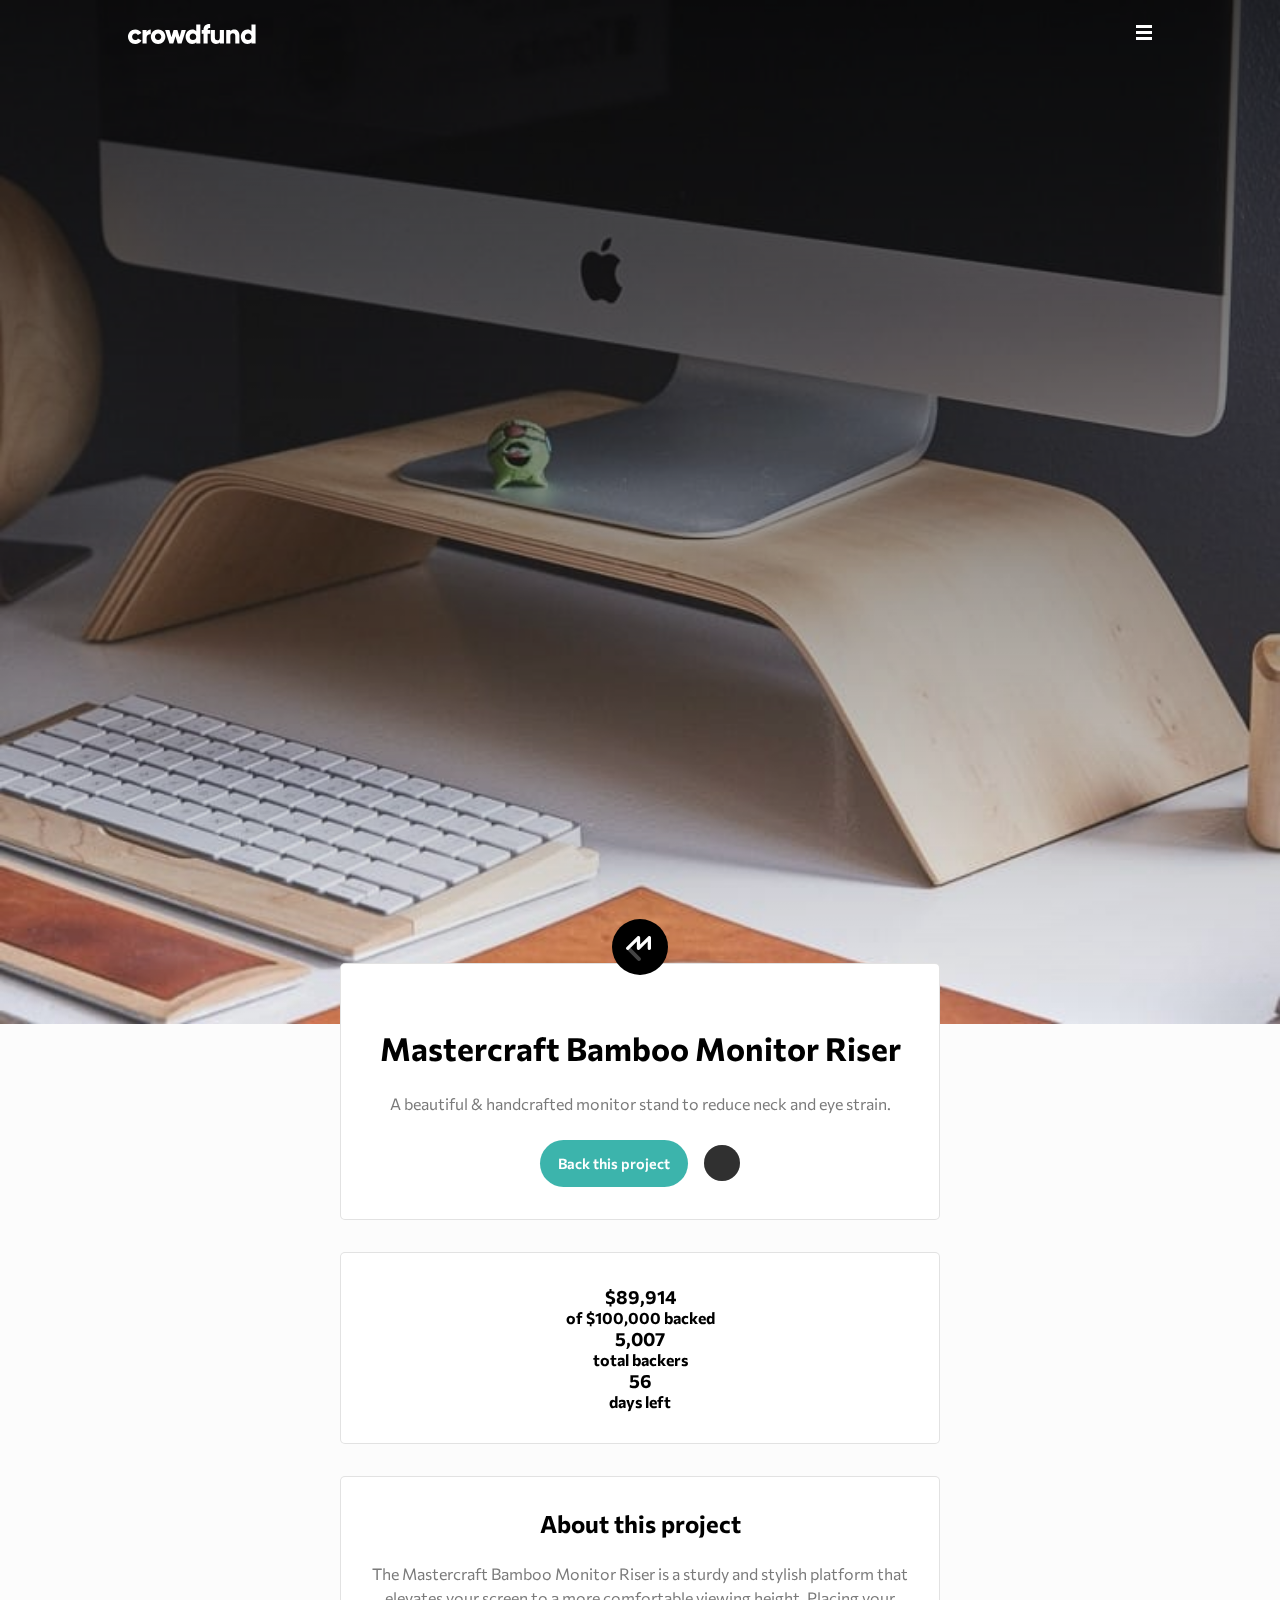
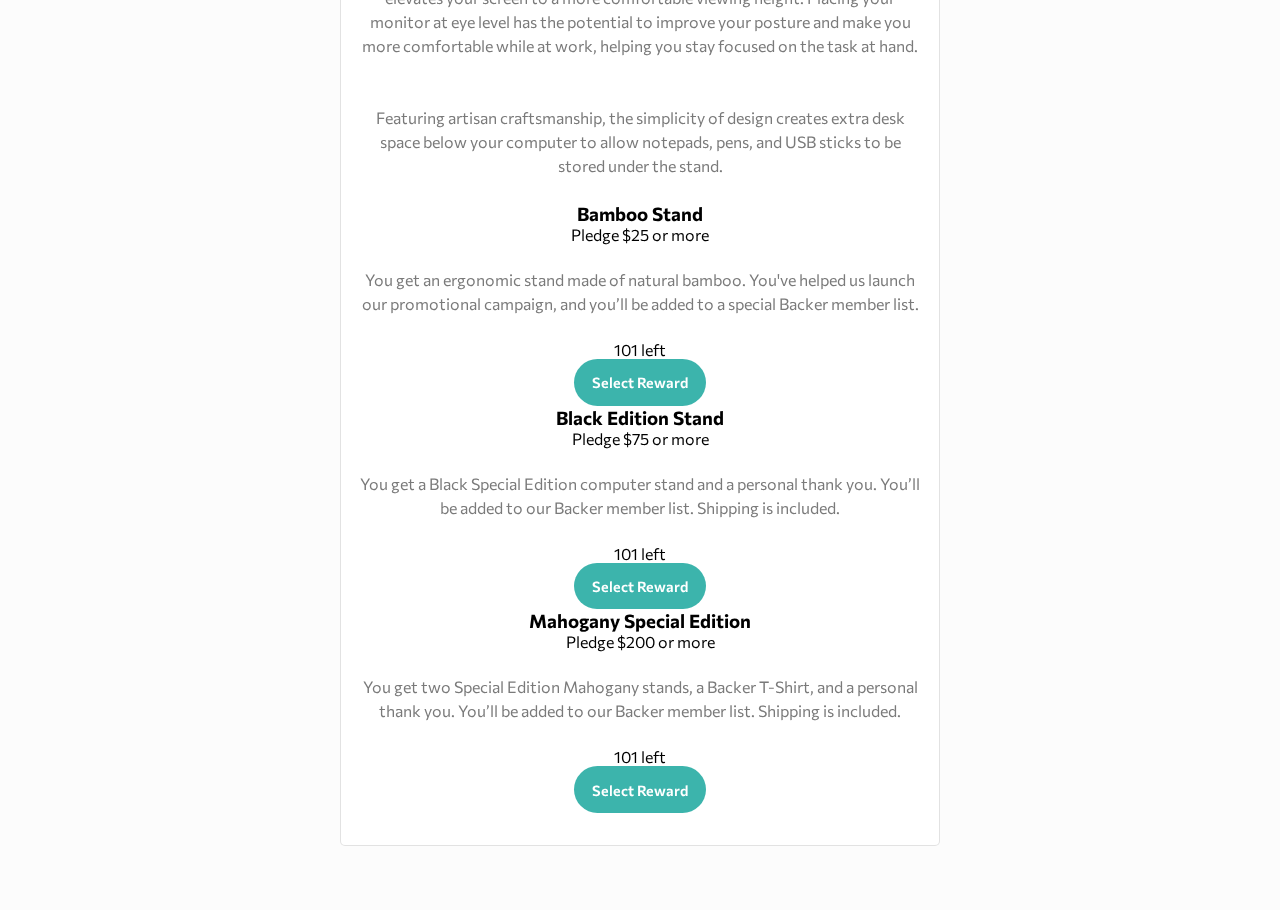
==== index.html @ 6523466a "Initial commit" ====
<!DOCTYPE html>
<html lang="en">
<head>
    <meta charset="UTF-8">
    <meta http-equiv="X-UA-Compatible" content="IE=edge">
    <meta name="viewport" content="width=device-width, initial-scale=1.0">
    <title>Crowdfunding</title>
    <link rel="stylesheet" href="./app/css,scss/main.css">
    <link href="https://fonts.googleapis.com/css2?family=Commissioner:wght@400;500;700&display=swap" rel="stylesheet">
    <link rel="stylesheet" href="https://pro.fontawesome.com/releases/v5.10.0/css/all.css" integrity="sha384-AYmEC3Yw5cVb3ZcuHtOA93w35dYTsvhLPVnYs9eStHfGJvOvKxVfELGroGkvsg+p" crossorigin="anonymous"/>
</head>
<body>
    <header>
        <img src="./images/image-hero-desktop.jpg" alt="" class="desk-hero-img">
        <img src="./images/image-hero-mobile.jpg" alt="" class="mobile-hero-img">

        <div class="nav-container">
            <nav class="navbar">
                <img src="./images/logo.svg" alt="" id="logo">
                <ul class="navlist">
                    <li class="nav-item"><a href="#">About</a></li>
                    <li class="nav-item"><a href="#">Discover</a></li>
                    <li class="nav-item"><a href="#">Get Started</a></li>
                    <li class="nav-item burger-menu"><img src="./images/icon-hamburger.svg" alt=""></li>
                </ul>
            </nav>
        </div>
    </header>

    <main>

        <section class="heading-section">
            <div class="logo-mastercraft">
                <img src="./images/logo-mastercraft.svg" alt="">
            </div>

            <div class="heading-section-text">
                <h1>Mastercraft Bamboo Monitor Riser</h1>
                <p>A beautiful & handcrafted monitor stand to reduce neck and eye strain.</p>
            </div>

            <div class="heading-section-buttons">
                <button class="cta cta1">Back this project</button>
                <button class="bookmark-btn">
                    <i class="fas fa-bookmark"></i>
                    <span class="bookmark-text">Bookmark</span>
                </button>

            </div>
        </section>

        <section class="stats-section">
            <div class="stats-container">
                <div class="stats-flex">
                    <div class="stat">
                        <h3>$89,914</h3>
                        <h4>of $100,000 backed</h4>
                    </div>
                    <div class="stat">
                        <h3>5,007</h3>
                        <h4>total backers</h4>
                    </div>
                    <div class="stat">
                        <h3>56</h3>
                        <h4>days left</h4>
                    </div>
                </div>

                <div class="stats-bar">
                    <div class="progressed"></div>
                </div>
            </div>
        </section>

        <section class="about-section">
            <div class="about-text">
                <h2>About this project</h2>
                <p>The Mastercraft Bamboo Monitor Riser is a sturdy and stylish platform that elevates your screen 
                    to a more comfortable viewing height. Placing your monitor at eye level has the potential to improve 
                    your posture and make you more comfortable while at work, helping you stay focused on the task at hand.
                    <br><br><br>
                    Featuring artisan craftsmanship, the simplicity of design creates extra desk space below your computer 
                    to allow notepads, pens, and USB sticks to be stored under the stand.</p>
            </div>

            <div class="participate flex">
                <div class="participate">
                    <div class="p-heading-flex">
                        <h3>Bamboo Stand</h3>
                        <span>Pledge $25 or more</span>
                    </div>

                    <p>You get an ergonomic stand made of natural bamboo. You've helped us launch our promotional campaign, and 
                        you’ll be added to a special Backer member list.</p>
                    
                    <div class="p-btn-flex">
                        <div>101 <span>left</span></div>
                        <button class="cta">Select Reward</button>
                    </div>
                </div>

                <div class="participate">
                    <div class="p-heading-flex">
                        <h3>Black Edition Stand</h3>
                        <span>Pledge $75 or more</span>
                    </div>

                    <p>You get a Black Special Edition computer stand and a personal thank you. You’ll be added to our Backer 
                        member list. Shipping is included.</p>

                    <div class="p-btn-flex">
                        <div>101 <span>left</span></div>
                        <button class="cta">Select Reward</button>
                    </div>
                </div>

                <div class="participate finished">
                    <div class="p-heading-flex">
                        <h3>Mahogany Special Edition</h3>
                        <span>Pledge $200 or more</span>
                    </div>

                    <p>You get two Special Edition Mahogany stands, a Backer T-Shirt, and a personal thank you. You’ll be added 
                        to our Backer member list. Shipping is included.</p>
                    
                    <div class="p-btn-flex">
                        <div>101 <span>left</span></div>
                        <button class="cta">Select Reward</button>
                    </div>
                </div>
            </div>
        </section>
    </main>
    
    <script src="./app/js/script.js"></script>
</body>
</html>
---- app/css,scss/main.css ----
header {
  position: relative;
  background: -webkit-gradient(linear, left top, left bottom, from(rgba(0, 0, 0, 0.75)), to(transparent));
  background: linear-gradient(to bottom, rgba(0, 0, 0, 0.75), transparent);
}

header > img {
  width: 100%;
  mix-blend-mode: multiply;
}

header .desk-hero-img {
  display: none;
}

header .nav-container {
  display: -webkit-box;
  display: -ms-flexbox;
  display: flex;
  position: absolute;
  top: 0;
  z-index: 1000000;
  -webkit-box-pack: center;
      -ms-flex-pack: center;
          justify-content: center;
  width: 100%;
}

.navbar {
  width: 80%;
  display: -webkit-box;
  display: -ms-flexbox;
  display: flex;
  -webkit-box-pack: justify;
      -ms-flex-pack: justify;
          justify-content: space-between;
  padding: 1.5rem 0;
}

.navbar #logo {
  cursor: pointer;
}

.navbar .navlist {
  display: -webkit-box;
  display: -ms-flexbox;
  display: flex;
  list-style: none;
}

.navbar .navlist .nav-item {
  cursor: pointer;
}

.navbar .navlist .nav-item:not(.burger-menu) {
  display: none;
}

.heading-section {
  position: relative;
  padding-top: 4rem;
}

.heading-section .logo-mastercraft {
  position: absolute;
  left: 50%;
  top: -5vh;
  -webkit-transform: translateX(-50%);
          transform: translateX(-50%);
}

.heading-section .bookmark-text {
  display: none;
}

.heading-section .heading-section-buttons {
  display: -webkit-box;
  display: -ms-flexbox;
  display: flex;
  width: 100%;
  -webkit-box-pack: center;
      -ms-flex-pack: center;
          justify-content: center;
  -webkit-box-align: center;
      -ms-flex-align: center;
          align-items: center;
  gap: 1em;
}

.heading-section .heading-section-buttons .bookmark-btn {
  border-radius: 5rem;
  border: none;
  font-size: 0.9rem;
  color: #7a7a7a;
  display: -webkit-box;
  display: -ms-flexbox;
  display: flex;
  -webkit-box-align: center;
      -ms-flex-align: center;
          align-items: center;
  background: #d9d9d9;
}

.heading-section .heading-section-buttons .bookmark-btn i {
  padding: 1.25em;
  border-radius: 5rem;
  border: none;
  background: #303030;
  color: #b0b0b0;
}

* {
  padding: 0;
  margin: 0;
  -webkit-box-sizing: border-box;
          box-sizing: border-box;
}

html {
  font-size: 16px;
  font-family: 'Commissioner', sans-serif;
}

body {
  background: #fcfcfc;
}

main {
  width: 80%;
  max-width: 600px;
  -webkit-transform: translateY(-4rem);
          transform: translateY(-4rem);
  margin: 0 auto;
  display: -webkit-box;
  display: -ms-flexbox;
  display: flex;
  -webkit-box-orient: vertical;
  -webkit-box-direction: normal;
      -ms-flex-direction: column;
          flex-direction: column;
  gap: 2rem;
}

section {
  background: #fff;
  border: 1px solid rgba(197, 197, 197, 0.5);
  border-radius: 5px;
  padding: 2rem 1rem;
  text-align: center;
}

p {
  color: #7a7a7a;
  line-height: 1.5;
  margin: 1.5rem 0;
}

button {
  cursor: pointer;
}

.cta {
  background: #3cb4ac;
  font-size: 0.9rem;
  padding: 1em 1.25em;
  border: none;
  -webkit-transition: all 0.3s ease;
  transition: all 0.3s ease;
  border-radius: 5rem;
  font-family: inherit;
  cursor: pointer;
  font-weight: 600;
  color: #fff;
}

.cta:hover {
  background: #147b74;
}
/*# sourceMappingURL=main.css.map */
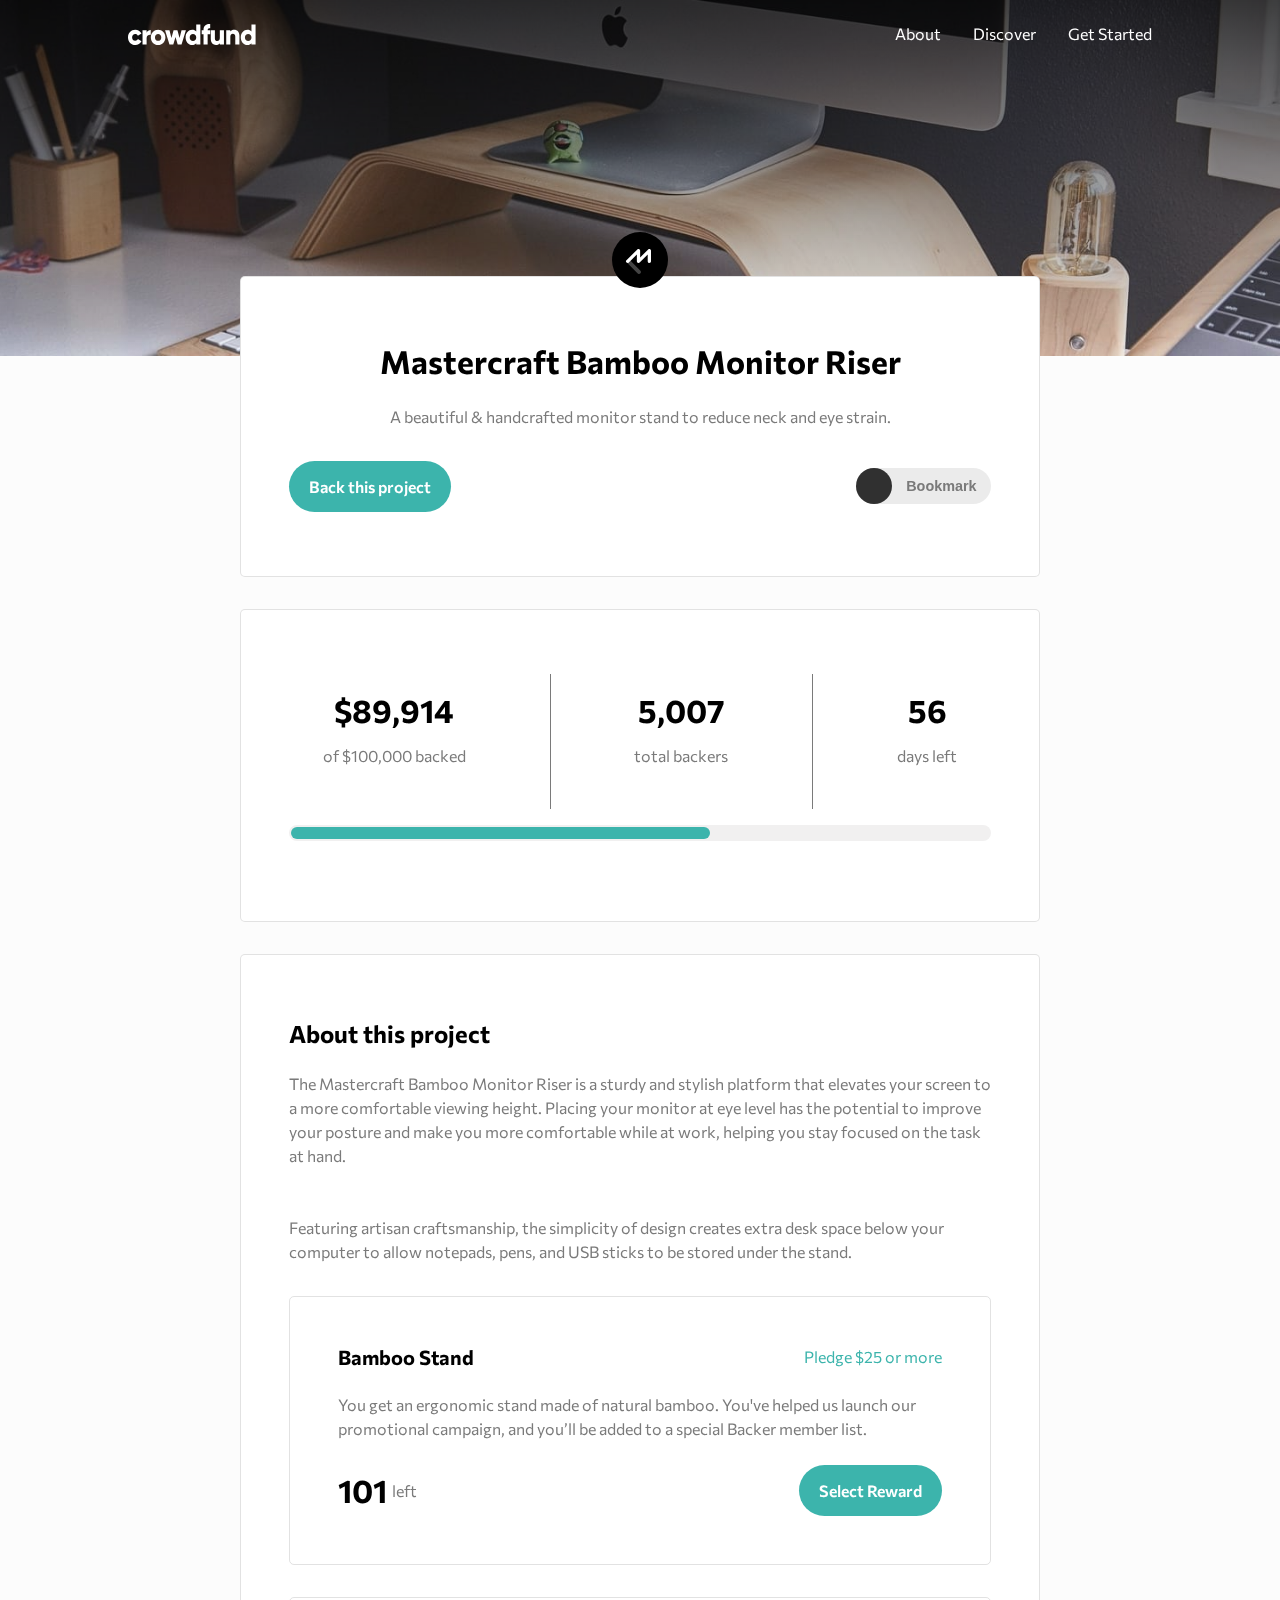
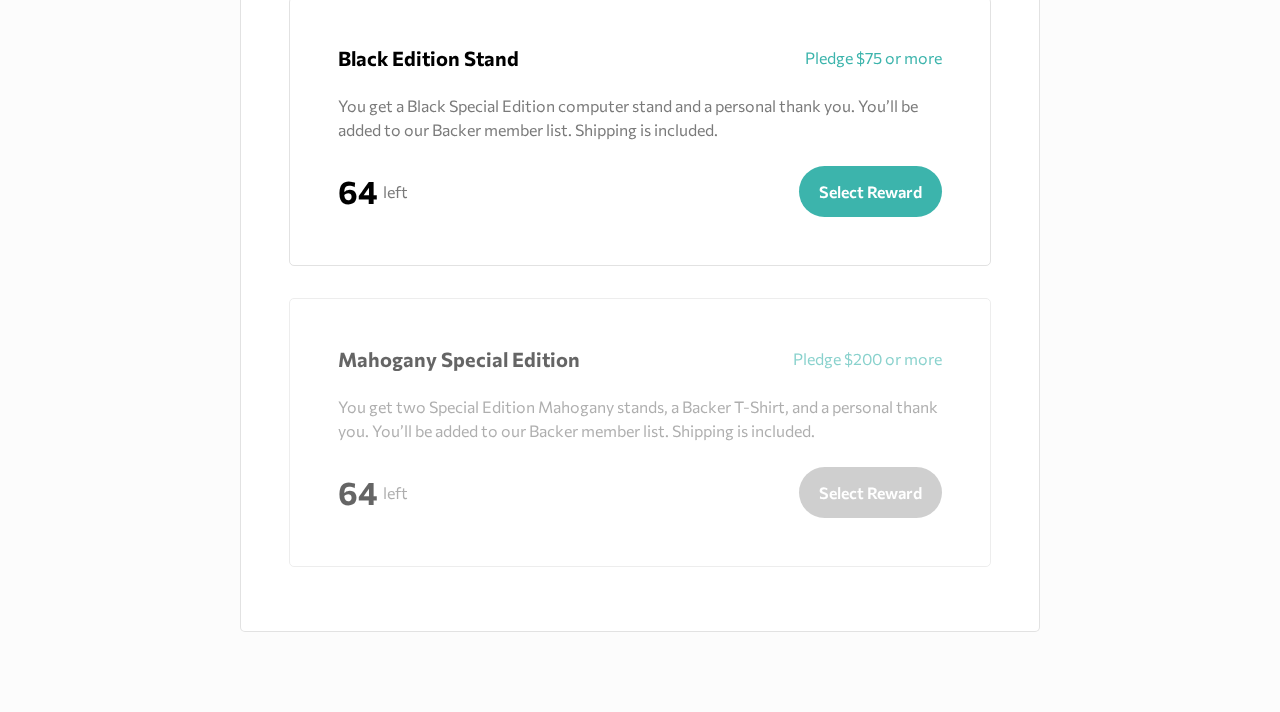
==== commit a4fb32b8: "a commit" ====
--- a/index.html
+++ b/index.html
@@ -56,10 +56,12 @@
                         <h3>$89,914</h3>
                         <h4>of $100,000 backed</h4>
                     </div>
+                    <div class="line"></div>
                     <div class="stat">
                         <h3>5,007</h3>
                         <h4>total backers</h4>
                     </div>
+                    <div class="line"></div>
                     <div class="stat">
                         <h3>56</h3>
                         <h4>days left</h4>
@@ -83,7 +85,7 @@
                     to allow notepads, pens, and USB sticks to be stored under the stand.</p>
             </div>
 
-            <div class="participate flex">
+            <div class="participate-flex">
                 <div class="participate">
                     <div class="p-heading-flex">
                         <h3>Bamboo Stand</h3>
@@ -94,7 +96,7 @@
                         you’ll be added to a special Backer member list.</p>
                     
                     <div class="p-btn-flex">
-                        <div>101 <span>left</span></div>
+                        <div><span class="num">101</span> <span>left</span></div>
                         <button class="cta">Select Reward</button>
                     </div>
                 </div>
@@ -109,7 +111,7 @@
                         member list. Shipping is included.</p>
 
                     <div class="p-btn-flex">
-                        <div>101 <span>left</span></div>
+                        <div><span class="num">64</span> <span>left</span></div>
                         <button class="cta">Select Reward</button>
                     </div>
                 </div>
@@ -124,7 +126,7 @@
                         to our Backer member list. Shipping is included.</p>
                     
                     <div class="p-btn-flex">
-                        <div>101 <span>left</span></div>
+                        <div><span class="num">64</span> <span>left</span></div>
                         <button class="cta">Select Reward</button>
                     </div>
                 </div>
--- a/app/css,scss/main.css
+++ b/app/css,scss/main.css
@@ -11,6 +11,10 @@
 
 header .desk-hero-img {
   display: none;
+}
+
+header .mob-hero-img {
+  display: block;
 }
 
 header .nav-container {
@@ -54,6 +58,47 @@
 
 .navbar .navlist .nav-item:not(.burger-menu) {
   display: none;
+}
+
+@media (min-width: 800px) {
+  header .desk-hero-img {
+    display: block;
+  }
+  header .mobile-hero-img {
+    display: none;
+  }
+  .navbar .navlist {
+    gap: 2em;
+  }
+  .navbar .navlist .nav-item a {
+    text-decoration: none;
+    color: #fff;
+  }
+  .navbar .navlist .nav-item:not(.burger-menu) {
+    display: block;
+  }
+  .navbar .navlist .nav-item:not(.burger-menu)::after {
+    content: "";
+    display: block;
+    height: 1.5px;
+    background: #fff;
+    width: 100%;
+    -webkit-transition: all 0.3s ease;
+    transition: all 0.3s ease;
+    -webkit-transform: translateY(5px);
+            transform: translateY(5px);
+    opacity: 0;
+    border-bottom-right-radius: 5rem;
+    border-bottom-left-radius: 5rem;
+  }
+  .navbar .navlist .nav-item:not(.burger-menu):hover::after {
+    -webkit-transform: translateY(1px);
+            transform: translateY(1px);
+    opacity: 1;
+  }
+  .navbar .navlist .nav-item.burger-menu {
+    display: none;
+  }
 }
 
 .heading-section {
@@ -98,7 +143,9 @@
   -webkit-box-align: center;
       -ms-flex-align: center;
           align-items: center;
-  background: #d9d9d9;
+  background: #ebebeb;
+  -webkit-transition: all 0.3s ease;
+  transition: all 0.3s ease;
 }
 
 .heading-section .heading-section-buttons .bookmark-btn i {
@@ -106,7 +153,208 @@
   border-radius: 5rem;
   border: none;
   background: #303030;
-  color: #b0b0b0;
+  color: #d9d9d9;
+}
+
+.heading-section .heading-section-buttons .bookmark-btn:hover {
+  opacity: 0.8;
+}
+
+@media (min-width: 800px) {
+  .heading-section .bookmark-text {
+    display: inline-block;
+    font-weight: 800;
+    margin: 0 1em;
+  }
+  .heading-section .heading-section-buttons {
+    -webkit-box-pack: justify;
+        -ms-flex-pack: justify;
+            justify-content: space-between;
+    margin-top: 2em;
+  }
+}
+
+.stats-section .stats-container .stats-bar {
+  width: 100%;
+  margin: 1em auto;
+  height: 1rem;
+  background: #f1f0f0;
+  border-radius: 5rem;
+  padding: 2px;
+}
+
+.stats-section .stats-container .stats-bar .progressed {
+  height: 100%;
+  width: 60%;
+  background: #3cb4ac;
+  border-radius: 5rem;
+}
+
+.stats-flex {
+  display: -webkit-box;
+  display: -ms-flexbox;
+  display: flex;
+  -webkit-box-orient: vertical;
+  -webkit-box-direction: normal;
+      -ms-flex-direction: column;
+          flex-direction: column;
+  gap: 1rem;
+}
+
+.stats-flex .stat {
+  padding: 1em 0;
+}
+
+.stats-flex .stat h3 {
+  font-size: 2rem;
+  margin-bottom: 1rem;
+}
+
+.stats-flex .stat h4 {
+  color: #7a7a7a;
+  font-weight: 400;
+}
+
+.stats-flex .line {
+  height: 1px;
+  width: 50%;
+  background: #7a7a7a;
+  margin: 0 auto;
+}
+
+@media (min-width: 800px) {
+  .stats-flex {
+    -webkit-box-orient: horizontal;
+    -webkit-box-direction: normal;
+        -ms-flex-direction: row;
+            flex-direction: row;
+  }
+  .stats-flex .stat {
+    margin: 0 auto;
+  }
+  .stats-flex .line {
+    width: 1px;
+    height: 15vh;
+    background: #7a7a7a;
+    margin: 0 auto;
+  }
+}
+
+.finished {
+  opacity: 0.6;
+}
+
+.finished .p-btn-flex button {
+  background: #b0b0b0;
+  pointer-events: none;
+}
+
+.about-section {
+  text-align: left;
+}
+
+.participate-flex {
+  display: -webkit-box;
+  display: -ms-flexbox;
+  display: flex;
+  -webkit-box-orient: vertical;
+  -webkit-box-direction: normal;
+      -ms-flex-direction: column;
+          flex-direction: column;
+  gap: 2rem;
+}
+
+.participate-flex .participate {
+  border: 1px solid rgba(197, 197, 197, 0.5);
+  border-radius: 5px;
+  padding: 2rem 1rem;
+}
+
+.participate-flex .participate .p-heading-flex {
+  display: -webkit-box;
+  display: -ms-flexbox;
+  display: flex;
+  -webkit-box-orient: vertical;
+  -webkit-box-direction: normal;
+      -ms-flex-direction: column;
+          flex-direction: column;
+  -webkit-box-align: center;
+      -ms-flex-align: center;
+          align-items: center;
+  gap: 0.5rem;
+}
+
+.participate-flex .participate .p-heading-flex h3 {
+  font-size: 1.25rem;
+}
+
+.participate-flex .participate .p-heading-flex span {
+  color: #3cb4ac;
+}
+
+.participate-flex .participate .p-btn-flex {
+  display: -webkit-box;
+  display: -ms-flexbox;
+  display: flex;
+  -webkit-box-orient: vertical;
+  -webkit-box-direction: normal;
+      -ms-flex-direction: column;
+          flex-direction: column;
+  gap: 1em;
+}
+
+.participate-flex .participate .p-btn-flex > div {
+  display: -webkit-box;
+  display: -ms-flexbox;
+  display: flex;
+  -webkit-box-align: center;
+      -ms-flex-align: center;
+          align-items: center;
+  gap: 5px;
+}
+
+.participate-flex .participate .p-btn-flex > div .num {
+  font-size: 2rem;
+  font-weight: 700;
+  color: black;
+}
+
+.participate-flex .participate .p-btn-flex > div span {
+  color: #7a7a7a;
+}
+
+.participate-flex .participate .p-btn-flex button {
+  width: 70%;
+}
+
+@media (min-width: 800px) {
+  .participate-flex {
+    margin-top: 2em;
+  }
+  .participate-flex .participate {
+    padding: 3rem;
+  }
+  .participate-flex .participate .p-heading-flex {
+    -webkit-box-orient: horizontal;
+    -webkit-box-direction: normal;
+        -ms-flex-direction: row;
+            flex-direction: row;
+    -webkit-box-pack: justify;
+        -ms-flex-pack: justify;
+            justify-content: space-between;
+  }
+  .participate-flex .participate .p-btn-flex {
+    -webkit-box-orient: horizontal;
+    -webkit-box-direction: normal;
+        -ms-flex-direction: row;
+            flex-direction: row;
+    -webkit-box-pack: justify;
+        -ms-flex-pack: justify;
+            justify-content: space-between;
+  }
+  .participate-flex .participate .p-btn-flex button {
+    width: auto;
+  }
 }
 
 * {
@@ -127,7 +375,7 @@
 
 main {
   width: 80%;
-  max-width: 600px;
+  max-width: 800px;
   -webkit-transform: translateY(-4rem);
           transform: translateY(-4rem);
   margin: 0 auto;
@@ -176,4 +424,24 @@
 .cta:hover {
   background: #147b74;
 }
+
+@media (min-width: 600px) {
+  main {
+    -webkit-transform: translateY(-10rem);
+            transform: translateY(-10rem);
+  }
+}
+
+@media (min-width: 800px) {
+  main {
+    -webkit-transform: translateY(-5rem);
+            transform: translateY(-5rem);
+  }
+  section {
+    padding: 4rem 3rem;
+  }
+  .cta {
+    font-size: 1rem;
+  }
+}
 /*# sourceMappingURL=main.css.map */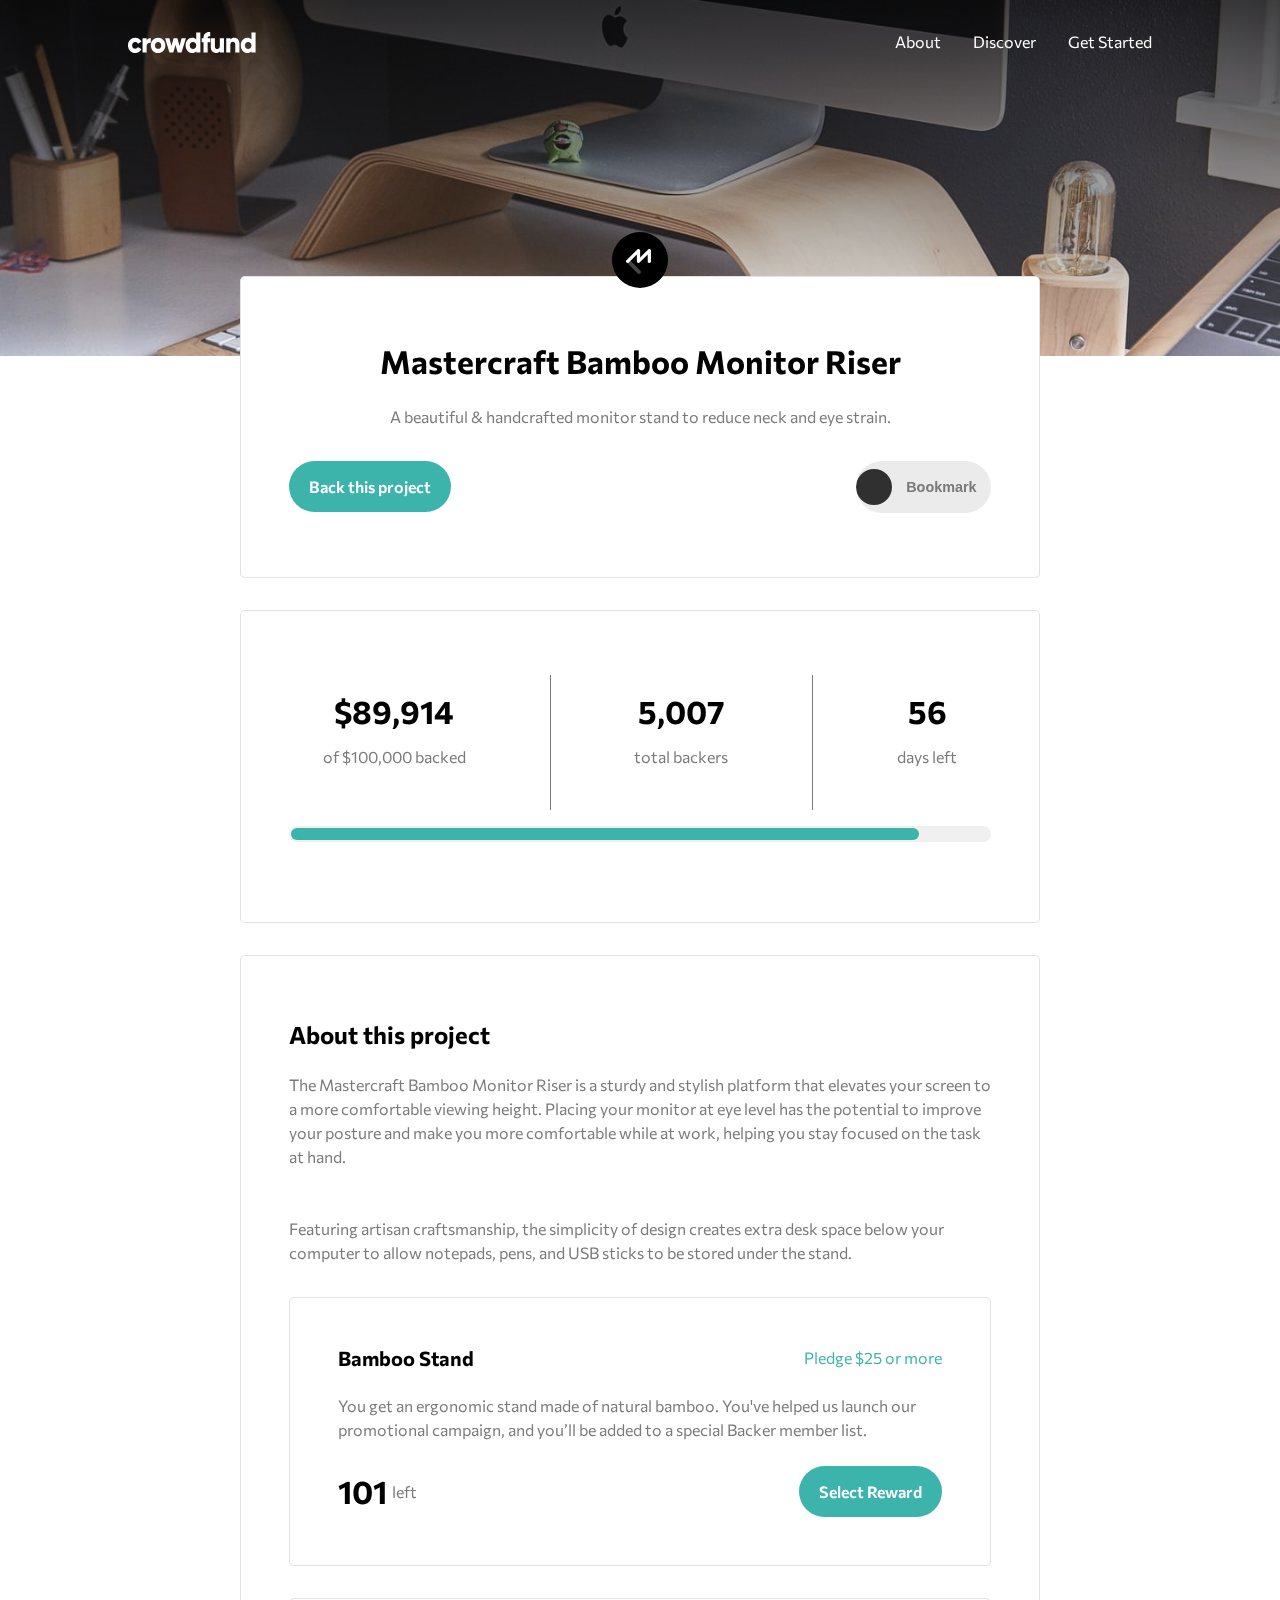
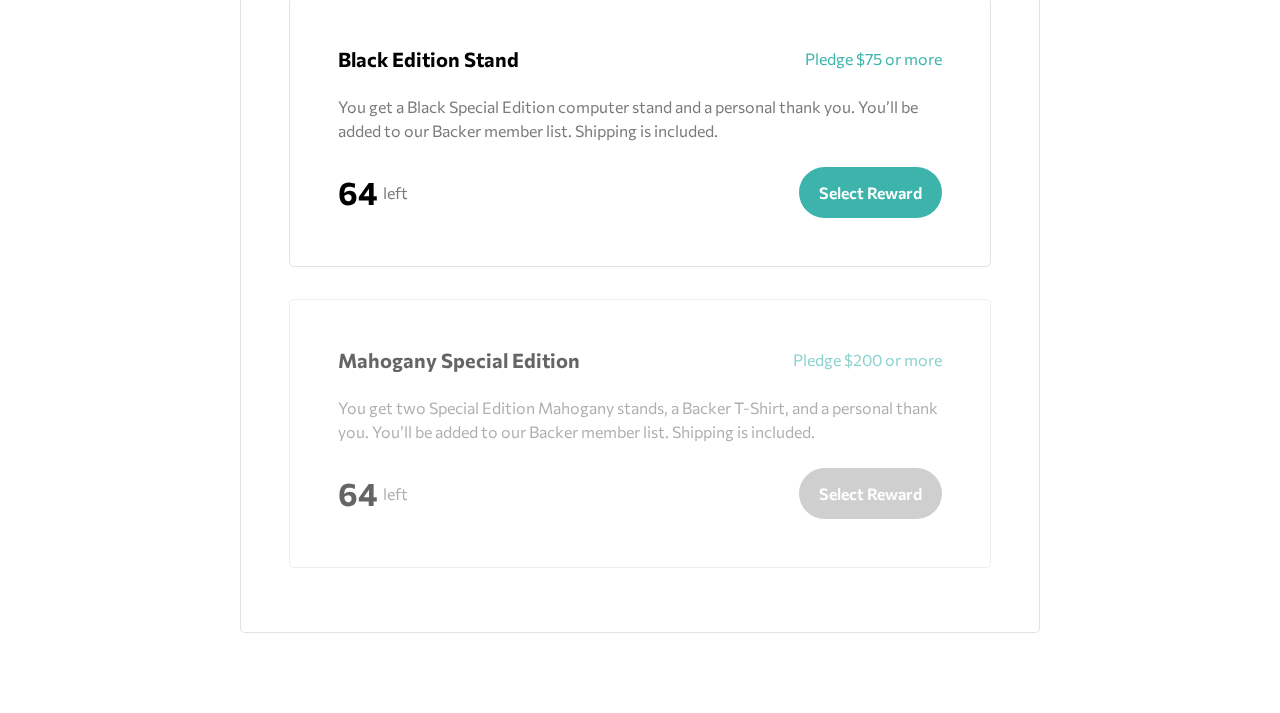
==== commit 1ca09937: "On branch master" ====
--- a/index.html
+++ b/index.html
@@ -10,6 +10,115 @@
     <link rel="stylesheet" href="https://pro.fontawesome.com/releases/v5.10.0/css/all.css" integrity="sha384-AYmEC3Yw5cVb3ZcuHtOA93w35dYTsvhLPVnYs9eStHfGJvOvKxVfELGroGkvsg+p" crossorigin="anonymous"/>
 </head>
 <body>
+
+    <div class="overlay">
+        <div class="modal1">
+
+            <button class="close-modal1-btn"><i class="fas fa-times"></i></button>
+            <div class="modal1-heading">
+                <h2>Back this project</h2>
+                <p>Want to support us in bringing Mastercraft Bamboo Monitor Riser out in the world?</p>
+            </div>
+    
+            <div class="participate-flex">
+    
+                <div class="participate">
+                    <div class="p-heading-flex">
+                        <label> 
+                            <input type="radio" class="check-input" name="check"> 
+                            <div class="custom"><div class="custom-inner"></div> </div>
+                            <h3>Pledge with no reward</h3>
+                        </label>
+    
+                    </div>
+    
+                    <p>Choose to support us without a reward if you simply believe in our project. As a backer, 
+                        you will be signed up to receive product updates via email.</p>
+                    
+                    <div class="p-btn-flex">
+                        <span>Enter your pledge</span>
+                        <form>
+                            <input type="text" placeholder="i.e $25">
+                            <button class="cta">Continue</button>
+                        </form>
+                    </div>
+                </div>
+                
+                <div class="participate">
+                    <div class="p-heading-flex">
+                        <label>
+                            <input type="radio" class="check-input" name="check">
+                            <div class="custom"><div class="custom-inner"></div></div>
+                            <h3>Bamboo Stand</h3>
+                            
+                        </label>
+                        <span>Pledge $25 or more</span>
+                        <div class="num-cont"><span class="num">101</span> <span>left</span></div>
+                        
+                    </div>
+    
+                    <p>You get an ergonomic stand made of natural bamboo. You've helped us launch our promotional campaign, and
+                        you’ll be added to a special Backer member list.</p>
+                    
+                    <div class="p-btn-flex">
+                        <span>Enter your pledge</span>
+                        <form>
+                            <input type="text">
+                            <button class="cta">Continue</button>
+                        </form>
+                    </div>
+                </div>
+    
+                <div class="participate">
+                    <div class="p-heading-flex">
+                        <label>
+                            <input type="radio" class="check-input" name="check">
+                            <div class="custom"><div class="custom-inner"></div></div>
+                            <h3>Black Edition Stand</h3>
+                        </label>
+    
+                        <span>Pledge $75 or more</span>
+                        <div class="num-cont"><span class="num">64</span> <span>left</span></div>
+                    </div>
+    
+                    <p>You get a Black Special Edition computer stand and a personal thank you. You’ll be added to our Backer 
+                        member list. Shipping is included.</p>
+    
+                    <div class="p-btn-flex">
+                        <span>Enter your pledge</span>
+                        <form>
+                            <input type="text">
+                            <button class="cta">Continue</button>
+                        </form>
+                    </div>
+                </div>
+    
+                <div class="participate finished">
+                    <div class="p-heading-flex">
+                        <label>
+                            <input type="radio" class="check-input" name="check">
+                            <div class="custom"><div class="custom-inner"></div></div>
+                            <h3>Mahogany Special Edition</h3>
+                        </label>
+                        
+                        <span>Pledge $200 or more</span>
+                        <div class="num-cont"><span class="num">64</span> <span>left</span></div>
+                    </div>
+    
+                    <p>You get two Special Edition Mahogany stands, a Backer T-Shirt, and a personal thank you. You’ll be added 
+                        to our Backer member list. Shipping is included.</p>
+                    
+                    <div class="p-btn-flex">
+                        <span>Enter your pledge</span>
+                        <form>
+                            <input type="text">
+                            <button class="cta">Continue</button>
+                        </form>
+                    </div>
+                </div>
+            </div>
+        </div>
+    </div>
     <header>
         <img src="./images/image-hero-desktop.jpg" alt="" class="desk-hero-img">
         <img src="./images/image-hero-mobile.jpg" alt="" class="mobile-hero-img">
--- a/app/css,scss/main.css
+++ b/app/css,scss/main.css
@@ -23,7 +23,6 @@
   display: flex;
   position: absolute;
   top: 0;
-  z-index: 1000000;
   -webkit-box-pack: center;
       -ms-flex-pack: center;
           justify-content: center;
@@ -66,6 +65,9 @@
   }
   header .mobile-hero-img {
     display: none;
+  }
+  .navbar {
+    padding: 2rem 0;
   }
   .navbar .navlist {
     gap: 2em;
@@ -143,14 +145,21 @@
   -webkit-box-align: center;
       -ms-flex-align: center;
           align-items: center;
+  -webkit-box-pack: center;
+      -ms-flex-pack: center;
+          justify-content: center;
   background: #ebebeb;
   -webkit-transition: all 0.3s ease;
   transition: all 0.3s ease;
+  height: 3rem;
+  width: 3rem;
+  border-radius: 50%;
+  overflow: hidden;
 }
 
 .heading-section .heading-section-buttons .bookmark-btn i {
   padding: 1.25em;
-  border-radius: 5rem;
+  border-radius: 50%;
   border: none;
   background: #303030;
   color: #d9d9d9;
@@ -158,6 +167,21 @@
 
 .heading-section .heading-section-buttons .bookmark-btn:hover {
   opacity: 0.8;
+}
+
+.heading-section .heading-section-buttons .bookmarked {
+  color: #147b74;
+  -webkit-animation: book-mark 0.5s ease forwards;
+          animation: book-mark 0.5s ease forwards;
+}
+
+.heading-section .heading-section-buttons .bookmarked i {
+  -webkit-animation: book-mark 0.5s ease forwards;
+          animation: book-mark 0.5s ease forwards;
+  background: #147b74;
+  color: #fff;
+  display: inline-block;
+  position: relative;
 }
 
 @media (min-width: 800px) {
@@ -165,6 +189,11 @@
     display: inline-block;
     font-weight: 800;
     margin: 0 1em;
+  }
+  .heading-section .heading-section-buttons .bookmark-btn {
+    width: auto;
+    border-radius: 5rem;
+    height: 3.25rem;
   }
   .heading-section .heading-section-buttons {
     -webkit-box-pack: justify;
@@ -185,7 +214,7 @@
 
 .stats-section .stats-container .stats-bar .progressed {
   height: 100%;
-  width: 60%;
+  width: 90%;
   background: #3cb4ac;
   border-radius: 5rem;
 }
@@ -242,6 +271,7 @@
 
 .finished {
   opacity: 0.6;
+  pointer-events: none;
 }
 
 .finished .p-btn-flex button {
@@ -357,6 +387,228 @@
   }
 }
 
+@-webkit-keyframes book-mark {
+  0% {
+    -webkit-transform: scale(1);
+            transform: scale(1);
+  }
+  50% {
+    -webkit-transform: scale(1.05);
+            transform: scale(1.05);
+  }
+  100% {
+    -webkit-transform: scale(1);
+            transform: scale(1);
+  }
+}
+
+@keyframes book-mark {
+  0% {
+    -webkit-transform: scale(1);
+            transform: scale(1);
+  }
+  50% {
+    -webkit-transform: scale(1.05);
+            transform: scale(1.05);
+  }
+  100% {
+    -webkit-transform: scale(1);
+            transform: scale(1);
+  }
+}
+
+.overlay {
+  background: rgba(5, 5, 5, 0.7);
+  position: absolute;
+  top: 0;
+  z-index: 999999;
+  width: 100%;
+  height: 450vh;
+  -webkit-transition: all 0.3s ease;
+  transition: all 0.3s ease;
+  display: none;
+}
+
+.modal1 {
+  width: 80%;
+  max-width: 800px;
+  position: absolute;
+  top: 5rem;
+  left: 50%;
+  -webkit-transform: translateX(-50%);
+          transform: translateX(-50%);
+  z-index: 999999;
+  background: #fff;
+  padding: 4rem;
+  border-radius: 5px;
+  background-clip: padding-box;
+}
+
+.modal1 .close-modal1-btn {
+  position: absolute;
+  top: 3rem;
+  right: 3rem;
+  background: none;
+  border: none;
+}
+
+.modal1 .close-modal1-btn i {
+  color: #7a7a7a;
+  -webkit-transition: all 0.3s ease;
+  transition: all 0.3s ease;
+  font-size: 1.25rem;
+}
+
+.modal1 .close-modal1-btn:hover i {
+  color: #000;
+}
+
+.modal1 .p-heading-flex .num-cont span:nth-of-type(1) {
+  color: #000;
+  font-weight: 900;
+  font-size: 1.25rem;
+}
+
+.modal1 .p-heading-flex .num-cont span:nth-of-type(2) {
+  color: #7a7a7a;
+}
+
+.modal1 .p-btn-flex {
+  display: -webkit-box;
+  display: -ms-flexbox;
+  display: flex;
+  -webkit-box-align: center;
+      -ms-flex-align: center;
+          align-items: center;
+  border-top: 1px solid rgba(197, 197, 197, 0.7);
+  padding: 2rem 0 0;
+}
+
+.modal1 .p-btn-flex span {
+  color: #7a7a7a;
+}
+
+.modal1 .p-btn-flex form {
+  display: -webkit-box;
+  display: -ms-flexbox;
+  display: flex;
+  gap: 1em;
+}
+
+.modal1 .p-btn-flex form > * {
+  -webkit-box-flex: 1;
+      -ms-flex: 1;
+          flex: 1;
+}
+
+.modal1 .p-btn-flex form input {
+  border-radius: 5rem;
+  border: 2px solid #3cb4ac;
+  -webkit-transition: all 0.3s ease;
+  transition: all 0.3s ease;
+  padding: 0 2rem;
+  width: 10rem;
+  font-family: inherit;
+}
+
+.modal1 .p-btn-flex form input:focus {
+  border-color: #147b74;
+  outline: none;
+}
+
+.modal1 label {
+  display: -webkit-box;
+  display: -ms-flexbox;
+  display: flex;
+  -webkit-box-align: center;
+      -ms-flex-align: center;
+          align-items: center;
+  gap: 2vw;
+  cursor: pointer;
+  position: relative;
+}
+
+.modal1 label .check-input {
+  opacity: 0;
+}
+
+.modal1 label .check-input:checked + .custom .custom-inner {
+  -webkit-transform: scale(1);
+          transform: scale(1);
+}
+
+.modal1 label .custom {
+  height: 1.75rem;
+  width: 1.75rem;
+  border-radius: 50%;
+  position: absolute;
+  left: 0;
+  background: #fff;
+  border: 1px solid rgba(197, 197, 197, 0.7);
+  display: -webkit-box;
+  display: -ms-flexbox;
+  display: flex;
+  -webkit-box-pack: center;
+      -ms-flex-pack: center;
+          justify-content: center;
+  -webkit-box-align: center;
+      -ms-flex-align: center;
+          align-items: center;
+  -webkit-transition: all 0.3s ease;
+  transition: all 0.3s ease;
+}
+
+.modal1 label .custom-inner {
+  height: 1rem;
+  width: 1rem;
+  border-radius: 50%;
+  -webkit-transform: scale(0);
+          transform: scale(0);
+  background: #147b74;
+  -webkit-transition: inherit;
+  transition: inherit;
+  z-index: 9999;
+}
+
+.modal1 label h3 {
+  -webkit-transition: all 0.3s ease;
+  transition: all 0.3s ease;
+}
+
+.modal1 label:hover h3 {
+  color: #147b74;
+}
+
+.modal1 .participate-flex .participate.participate {
+  -webkit-transition: all 0.3s ease;
+  transition: all 0.3s ease;
+}
+
+.modal1 .participate-flex .participate.participate:focus-within {
+  border: 1.5px solid #147b74;
+}
+
+@media (max-width: 800px) {
+  .overlay {
+    height: 650vh;
+  }
+  .modal1 {
+    padding: 2rem;
+  }
+  .modal1 label {
+    -webkit-box-orient: vertical;
+    -webkit-box-direction: normal;
+        -ms-flex-direction: column;
+            flex-direction: column;
+    gap: 2rem;
+  }
+  .modal1 label .custom {
+    left: 50%;
+    -webkit-transform: translateX(-50%);
+            transform: translateX(-50%);
+  }
+}
+
 * {
   padding: 0;
   margin: 0;
@@ -367,10 +619,11 @@
 html {
   font-size: 16px;
   font-family: 'Commissioner', sans-serif;
+  scroll-behavior: smooth;
 }
 
 body {
-  background: #fcfcfc;
+  background: #fff;
 }
 
 main {
